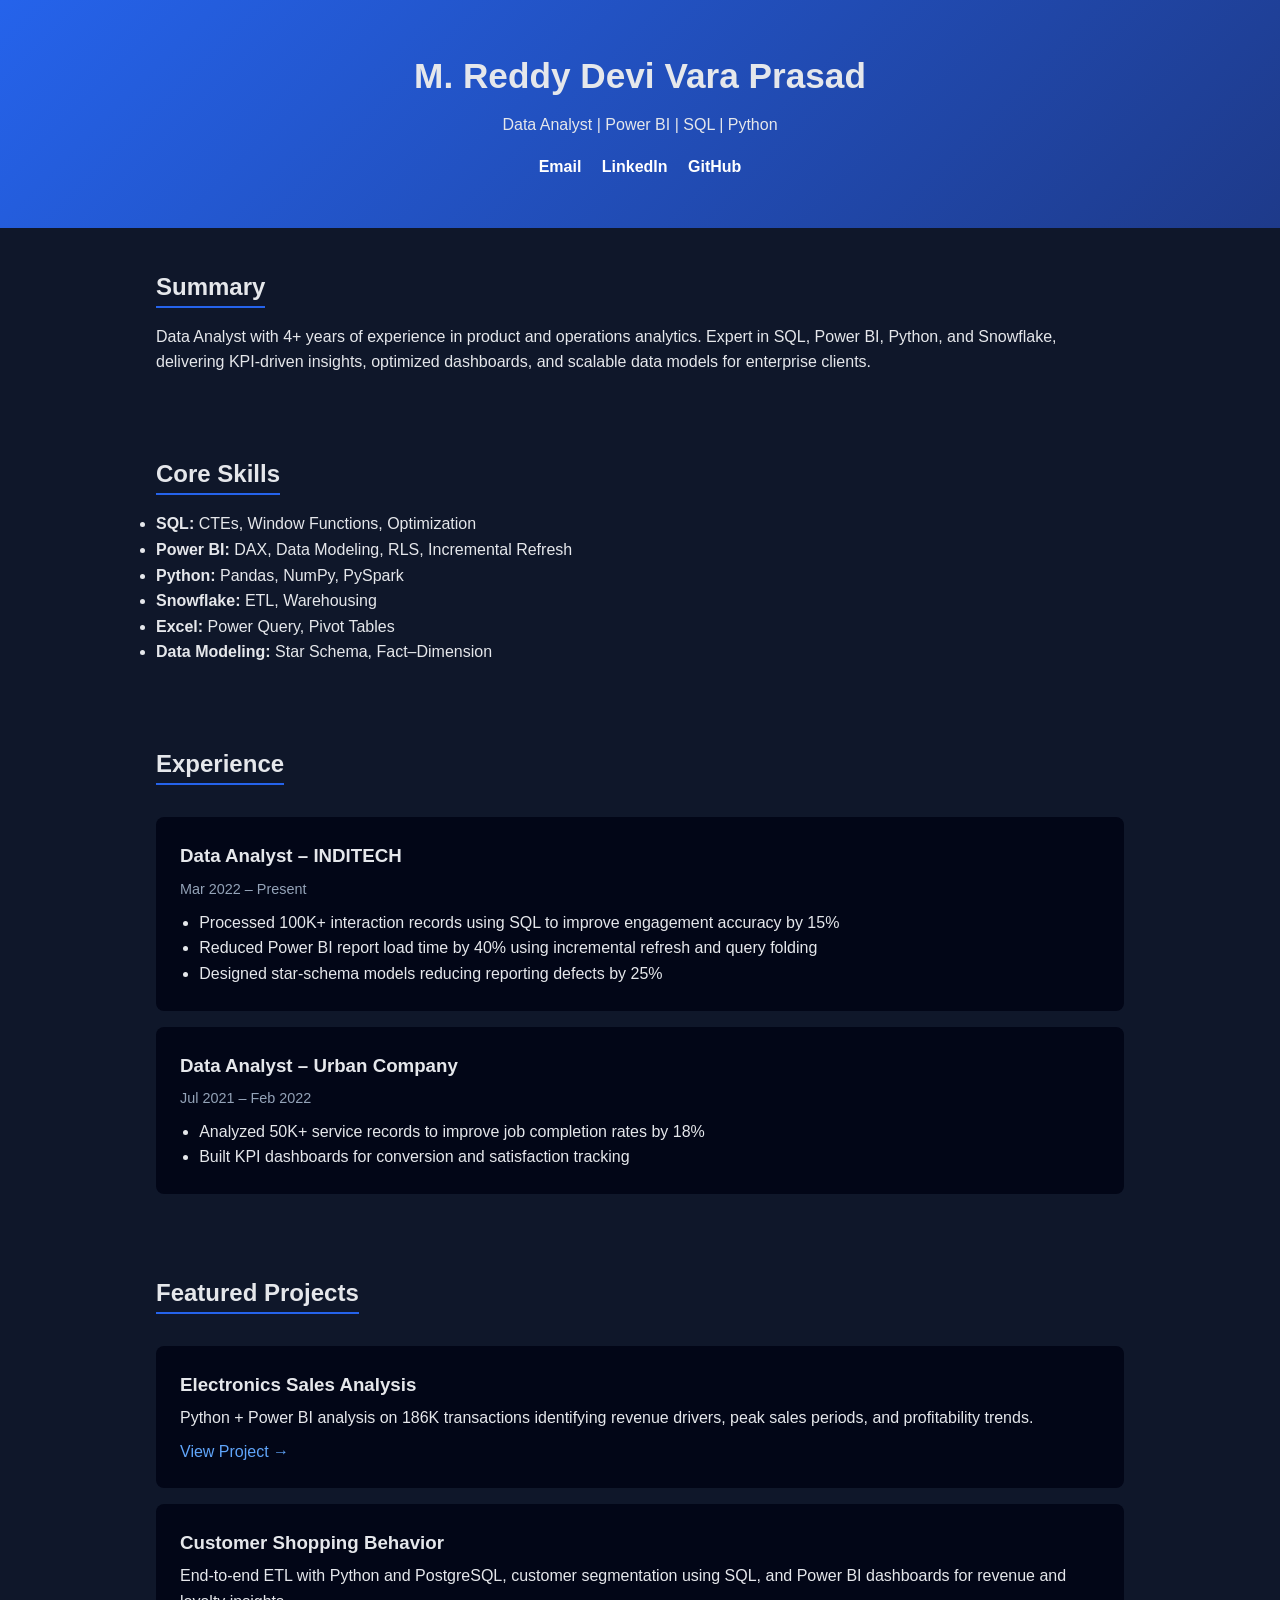
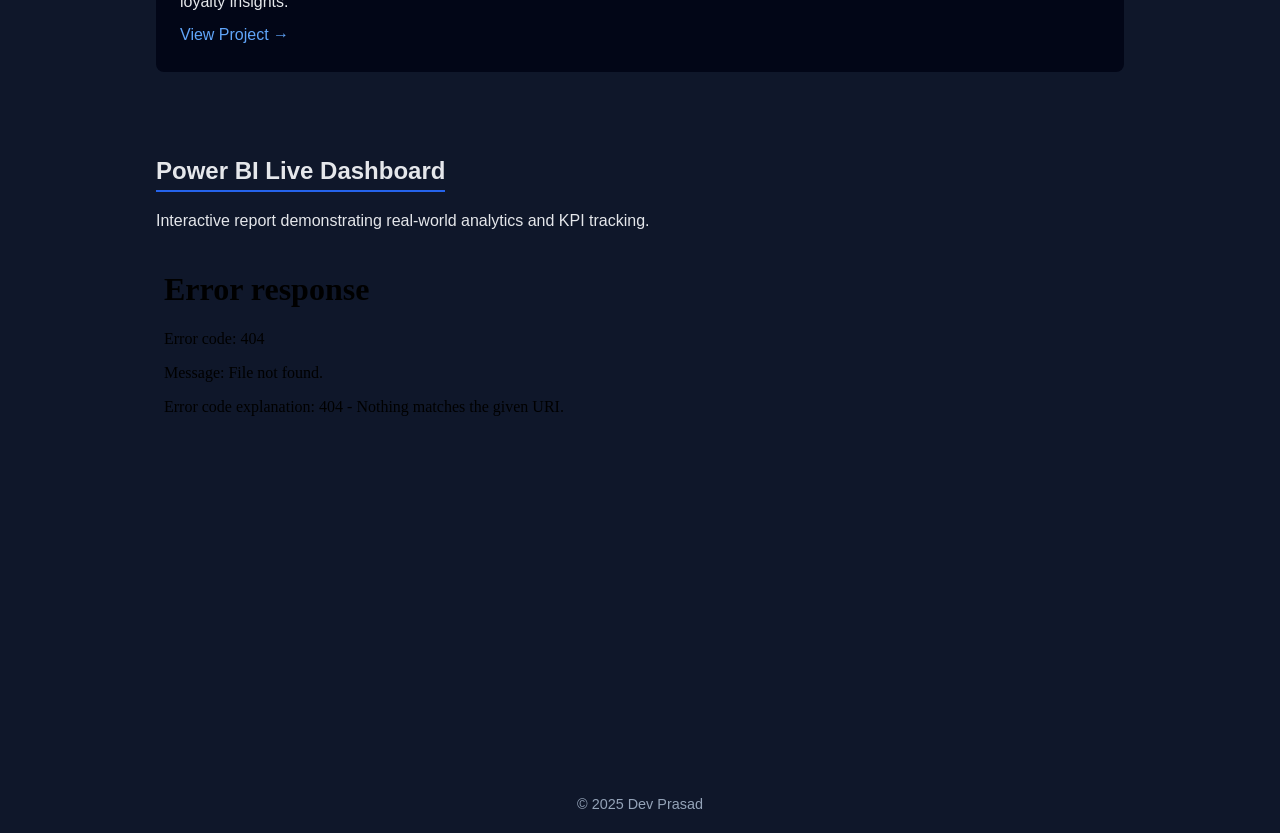
==== index.html @ 758d82bf "Update index.html" ====
<!DOCTYPE html>
<html lang="en">
<head>
  <meta charset="UTF-8" />
  <meta name="viewport" content="width=device-width, initial-scale=1.0" />
  <title>Dev Prasad | Data Analyst</title>
  <link rel="stylesheet" href="style.css" />
</head>
<body>

<header class="hero">
  <h1>M. Reddy Devi Vara Prasad</h1>
  <p>Data Analyst | Power BI | SQL | Python</p>
  <div class="links">
    <a href="mailto:devvarprasad816@gmail.com">Email</a>
    <a href="https://www.linkedin.com/in/devvaraprasad/" target="_blank">LinkedIn</a>
    <a href="https://github.com/devprasad816" target="_blank">GitHub</a>
  </div>
</header>

<section class="section">
  <h2>Summary</h2>
  <p>
    Data Analyst with 4+ years of experience in product and operations analytics.
    Expert in SQL, Power BI, Python, and Snowflake, delivering KPI-driven insights,
    optimized dashboards, and scalable data models for enterprise clients.
  </p>
</section>

<section class="section">
  <h2>Core Skills</h2>
  <div class="grid">
    <ul>
      <li><strong>SQL:</strong> CTEs, Window Functions, Optimization</li>
      <li><strong>Power BI:</strong> DAX, Data Modeling, RLS, Incremental Refresh</li>
      <li><strong>Python:</strong> Pandas, NumPy, PySpark</li>
      <li><strong>Snowflake:</strong> ETL, Warehousing</li>
      <li><strong>Excel:</strong> Power Query, Pivot Tables</li>
      <li><strong>Data Modeling:</strong> Star Schema, Fact–Dimension</li>
    </ul>
  </div>
</section>

<section class="section">
  <h2>Experience</h2>

  <div class="card">
    <h3>Data Analyst – INDITECH</h3>
    <span>Mar 2022 – Present</span>
    <ul>
      <li>Processed 100K+ interaction records using SQL to improve engagement accuracy by 15%</li>
      <li>Reduced Power BI report load time by 40% using incremental refresh and query folding</li>
      <li>Designed star-schema models reducing reporting defects by 25%</li>
    </ul>
  </div>

  <div class="card">
    <h3>Data Analyst – Urban Company</h3>
    <span>Jul 2021 – Feb 2022</span>
    <ul>
      <li>Analyzed 50K+ service records to improve job completion rates by 18%</li>
      <li>Built KPI dashboards for conversion and satisfaction tracking</li>
    </ul>
  </div>
</section>

<section class="section">
  <h2>Featured Projects</h2>

  <div class="card">
    <h3>Electronics Sales Analysis</h3>
    <p>
      Python + Power BI analysis on 186K transactions identifying revenue drivers,
      peak sales periods, and profitability trends.
    </p>
    <a href="https://github.com/devprasad816/projects-portfolio/tree/main/Electronics_Sales_Analysis" target="_blank">
      View Project →
    </a>
  </div>

  <div class="card">
    <h3>Customer Shopping Behavior</h3>
    <p>
      End-to-end ETL with Python and PostgreSQL, customer segmentation using SQL,
      and Power BI dashboards for revenue and loyalty insights.
    </p>
    <a href="https://github.com/devprasad816/projects-portfolio/tree/main/Customer_Trends" target="_blank">
      View Project →
    </a>
  </div>
</section>

<section class="section">
  <h2>Power BI Live Dashboard</h2>
  <p>Interactive report demonstrating real-world analytics and KPI tracking.</p>

  <!-- Replace src with your Power BI embed link -->
  <div class="powerbi">
    <iframe
      src="PASTE_YOUR_POWERBI_EMBED_URL_HERE"
      frameborder="0"
      allowFullScreen="true">
    </iframe>
  </div>
</section>

<footer>
  <p>© 2025 Dev Prasad</p>
</footer>

</body>
</html>
---- style.css ----
* {
  margin: 0;
  padding: 0;
  box-sizing: border-box;
  font-family: Arial, Helvetica, sans-serif;
}

body {
  background: #0f172a;
  color: #e5e7eb;
  line-height: 1.6;
}

.hero {
  padding: 3rem 1rem;
  text-align: center;
  background: linear-gradient(135deg, #2563eb, #1e3a8a);
}

.hero h1 {
  font-size: 2.2rem;
}

.hero p {
  margin: 0.5rem 0 1rem;
}

.links a {
  margin: 0 0.5rem;
  color: #fff;
  text-decoration: none;
  font-weight: bold;
}

.section {
  padding: 2.5rem 1rem;
  max-width: 1000px;
  margin: auto;
}

.section h2 {
  margin-bottom: 1rem;
  border-bottom: 2px solid #2563eb;
  display: inline-block;
}

.card {
  background: #020617;
  padding: 1.5rem;
  margin-top: 1rem;
  border-radius: 8px;
}

.card h3 {
  margin-bottom: 0.3rem;
}

.card span {
  font-size: 0.9rem;
  color: #94a3b8;
}

.card ul {
  margin-top: 0.5rem;
  padding-left: 1.2rem;
}

.card a {
  display: inline-block;
  margin-top: 0.5rem;
  color: #60a5fa;
  text-decoration: none;
}

.powerbi iframe {
  width: 100%;
  height: 480px;
  border-radius: 8px;
  margin-top: 1rem;
}

footer {
  text-align: center;
  padding: 1rem;
  font-size: 0.9rem;
  color: #94a3b8;
}

/* Mobile */
@media (max-width: 600px) {
  .hero h1 {
    font-size: 1.7rem;
  }
}
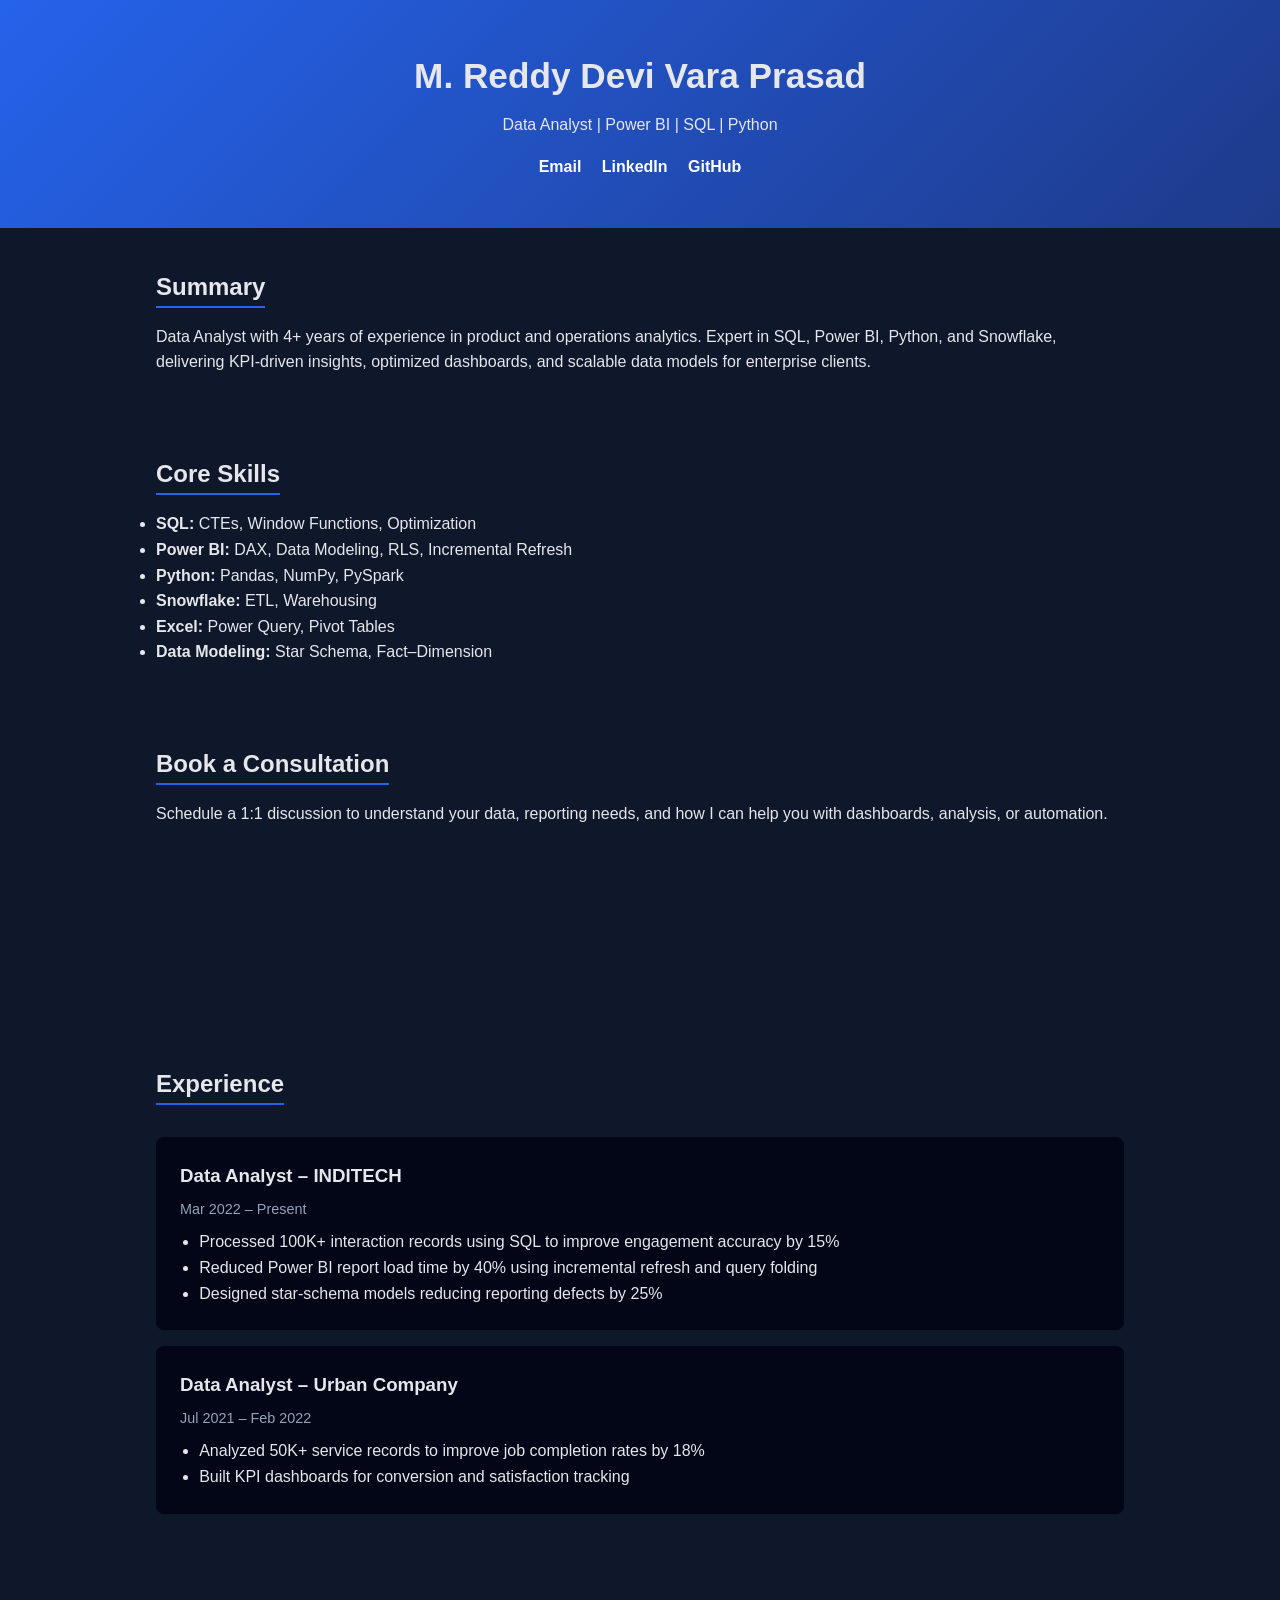
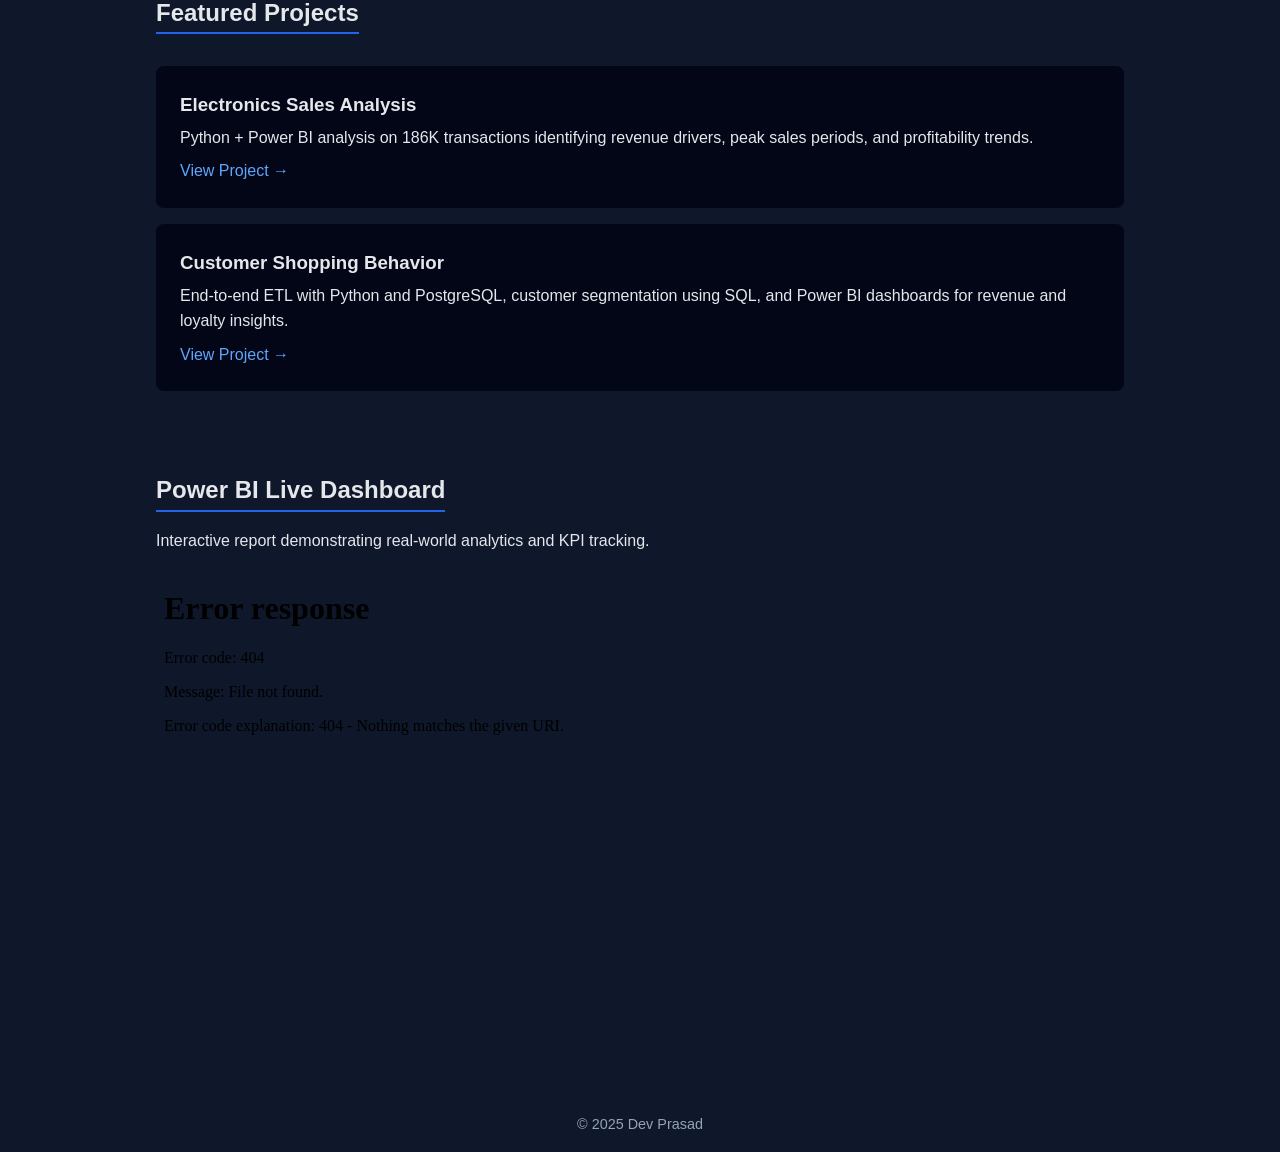
==== commit 4cf425b1: "Update index.html" ====
--- a/index.html
+++ b/index.html
@@ -40,6 +40,24 @@
     </ul>
   </div>
 </section>
+
+  <section class="section">
+  <h2>Book a Consultation</h2>
+  <p>
+    Schedule a 1:1 discussion to understand your data, reporting needs,
+    and how I can help you with dashboards, analysis, or automation.
+  </p>
+
+  <div class="booking">
+    <iframe
+      src="https://dayschedule.com/YOUR_USERNAME_OR_EVENT"
+      frameborder="0"
+      scrolling="no"
+      allowfullscreen>
+    </iframe>
+  </div>
+</section>
+
 
 <section class="section">
   <h2>Experience</h2>
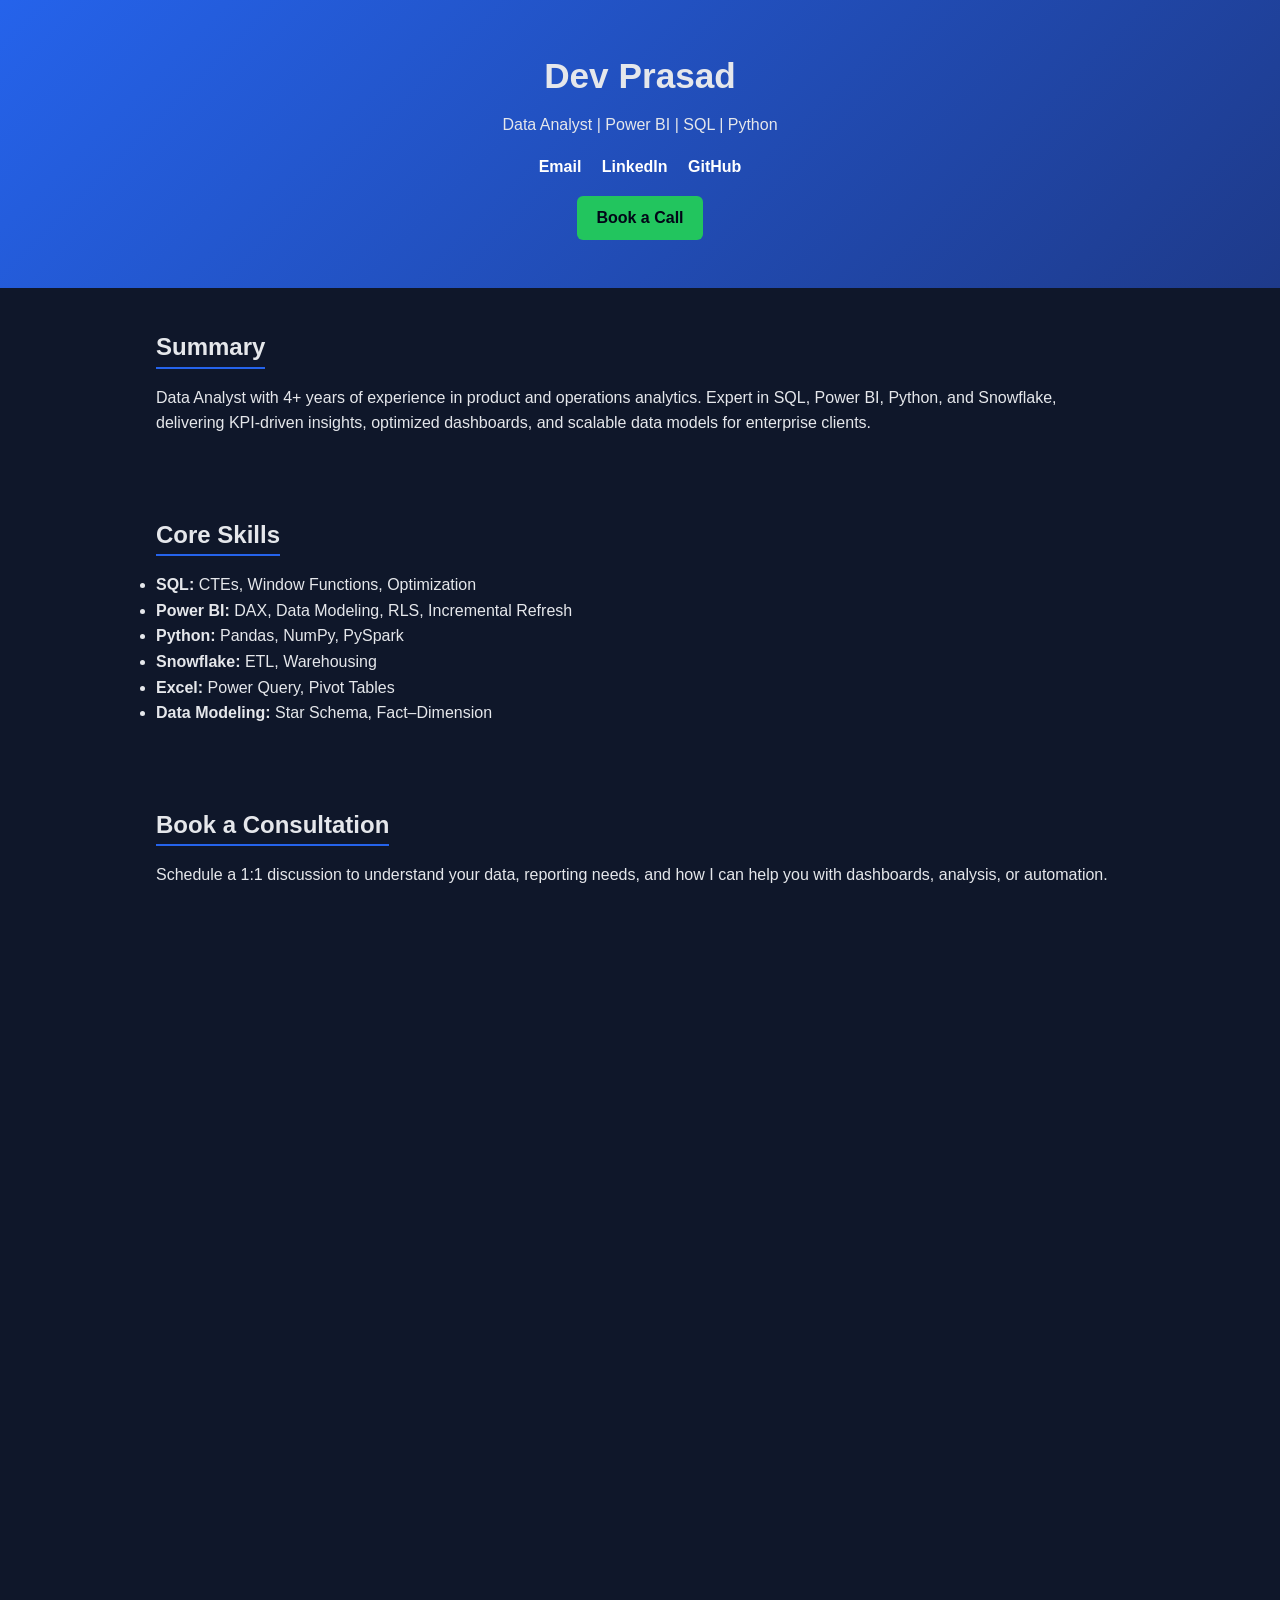
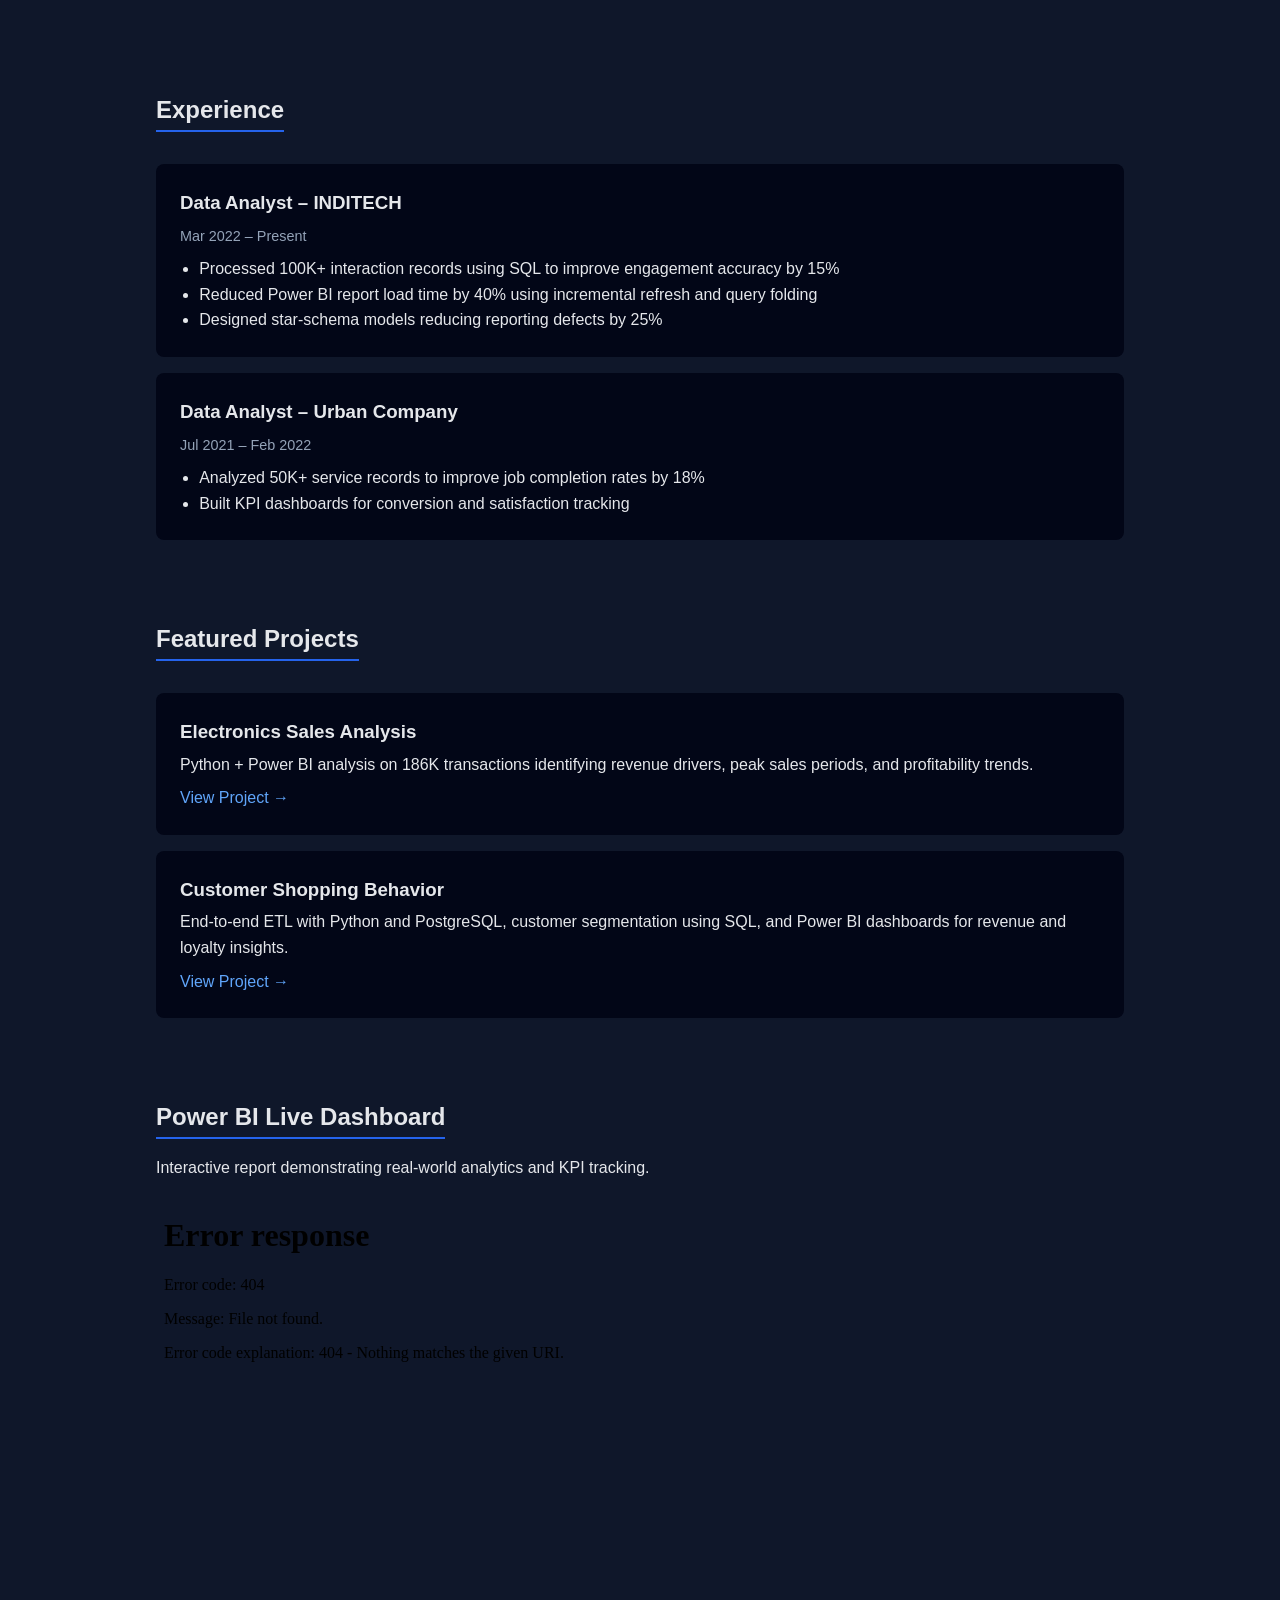
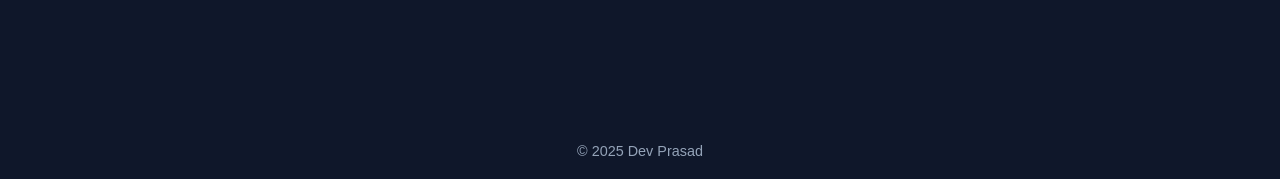
==== commit 39285a1a: "Update index.html" ====
--- a/index.html
+++ b/index.html
@@ -9,13 +9,15 @@
 <body>
 
 <header class="hero">
-  <h1>M. Reddy Devi Vara Prasad</h1>
+  <h1> Dev Prasad</h1>
   <p>Data Analyst | Power BI | SQL | Python</p>
   <div class="links">
-    <a href="mailto:devvarprasad816@gmail.com">Email</a>
+    <a href="mailto:devprasadops@gmail.com">Email</a>
     <a href="https://www.linkedin.com/in/devvaraprasad/" target="_blank">LinkedIn</a>
     <a href="https://github.com/devprasad816" target="_blank">GitHub</a>
   </div>
+  <!-- CTA BUTTON -->
+  <a class="cta" href="#book">Book a Call</a>
 </header>
 
 <section class="section">
--- a/style.css
+++ b/style.css
@@ -10,6 +10,23 @@
   color: #e5e7eb;
   line-height: 1.6;
 }
+.booking iframe {
+  width: 100%;
+  height: 700px;
+  border-radius: 8px;
+  margin-top: 1rem;
+}
+.cta {
+  display: inline-block;
+  margin-top: 1rem;
+  padding: 0.6rem 1.2rem;
+  background: #22c55e;
+  color: #020617;
+  font-weight: bold;
+  border-radius: 6px;
+  text-decoration: none;
+}
+
 
 .hero {
   padding: 3rem 1rem;
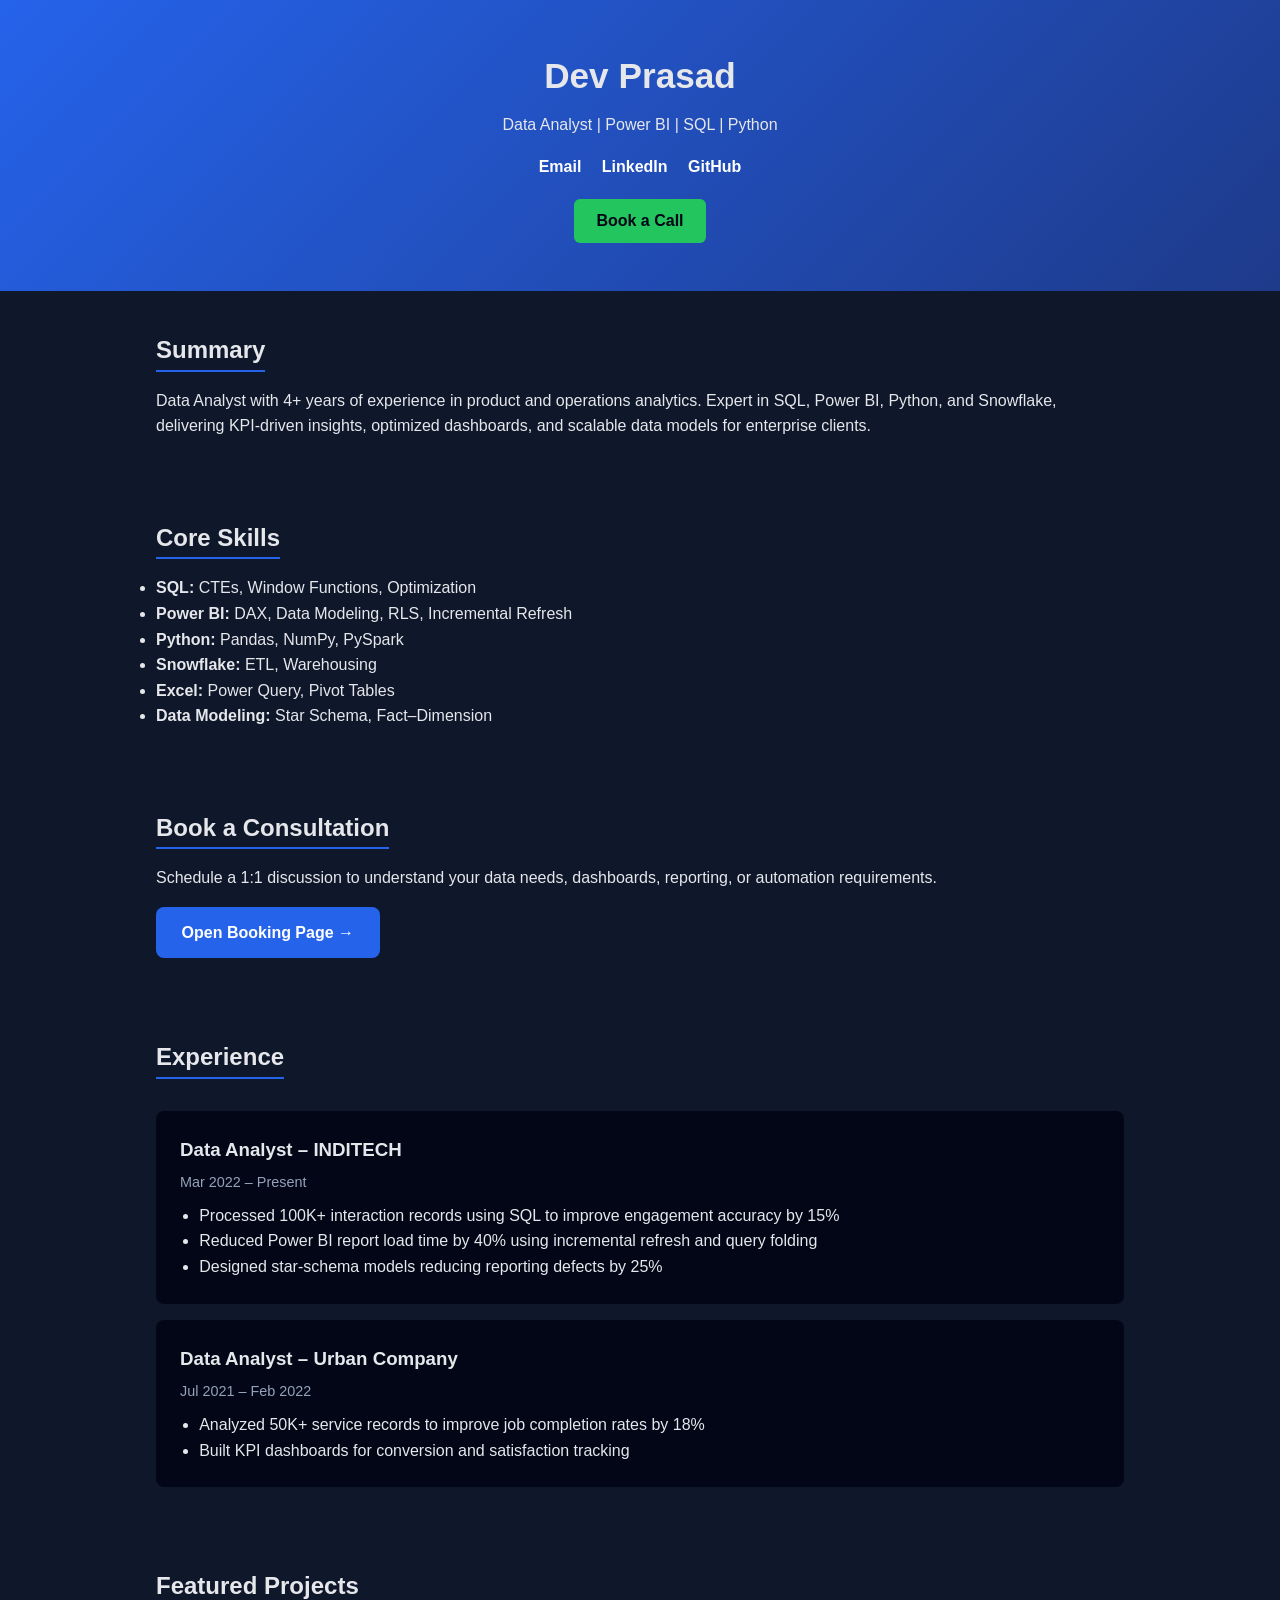
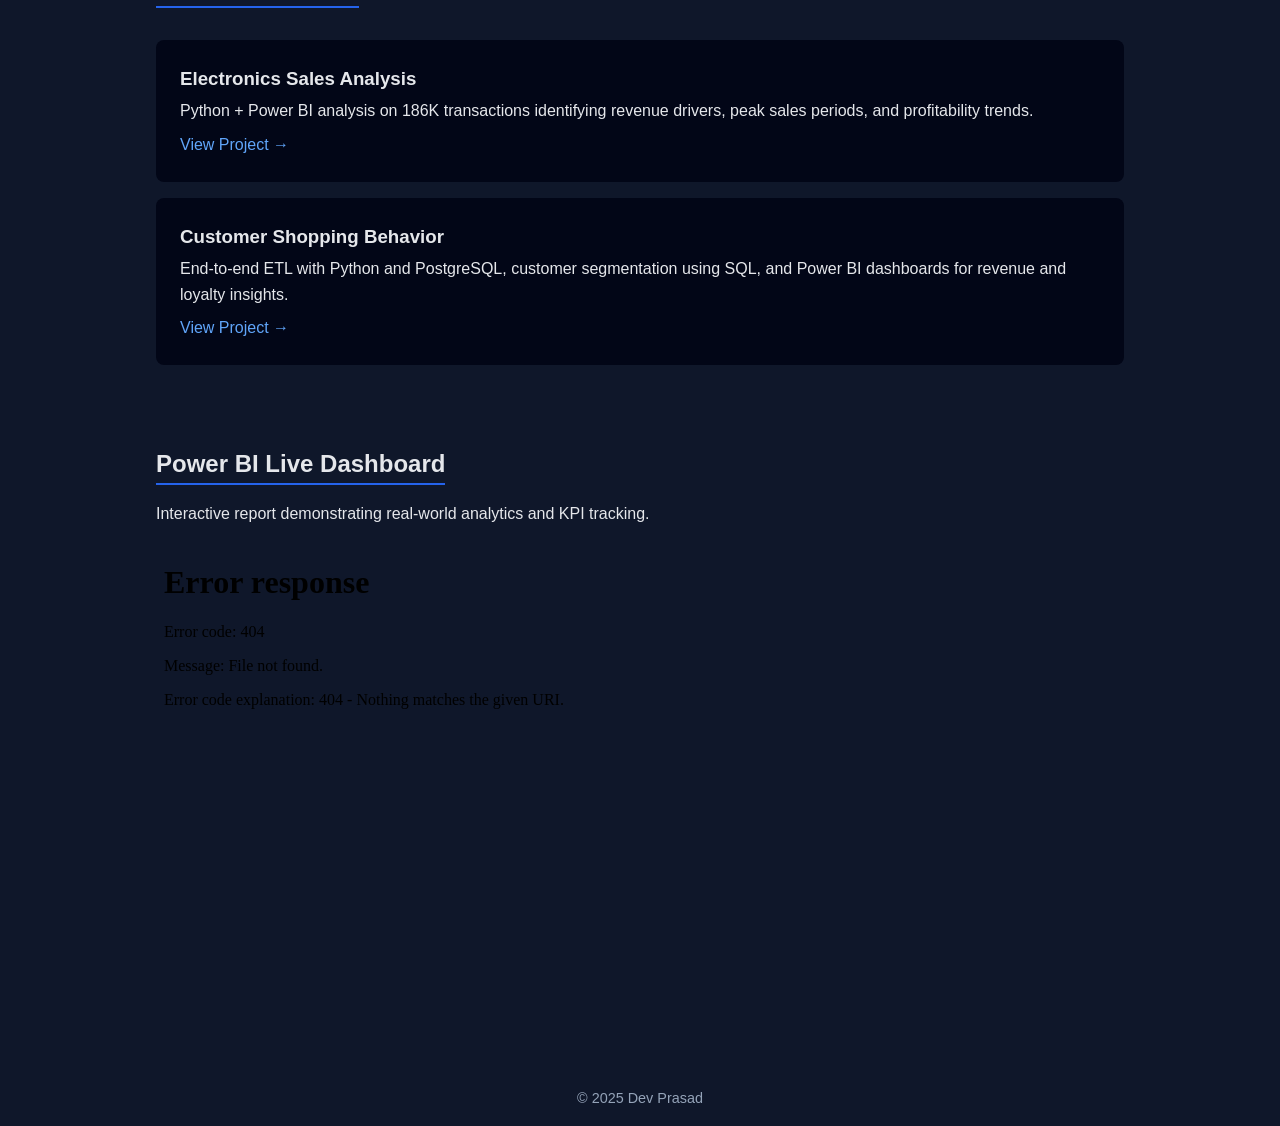
==== commit 8f4cba0b: "Revise booking section and update consultation text Updated the consultation scheduling text and rep" ====
--- a/index.html
+++ b/index.html
@@ -43,22 +43,22 @@
   </div>
 </section>
 
-  <section class="section">
+  <section class="section" id="book">
   <h2>Book a Consultation</h2>
   <p>
-    Schedule a 1:1 discussion to understand your data, reporting needs,
-    and how I can help you with dashboards, analysis, or automation.
+    Schedule a 1:1 discussion to understand your data needs,
+    dashboards, reporting, or automation requirements.
   </p>
 
-  <div class="booking">
-    <iframe
-      src="https://dayschedule.com/YOUR_USERNAME_OR_EVENT"
-      frameborder="0"
-      scrolling="no"
-      allowfullscreen>
-    </iframe>
-  </div>
+  <a
+    class="booking-link"
+    href="https://devprasad.dayschedule.com"
+    target="_blank"
+    rel="noopener noreferrer">
+    Open Booking Page →
+  </a>
 </section>
+
 
 
 <section class="section">
--- a/style.css
+++ b/style.css
@@ -18,8 +18,8 @@
 }
 .cta {
   display: inline-block;
-  margin-top: 1rem;
-  padding: 0.6rem 1.2rem;
+  margin-top: 1.2rem;
+  padding: 0.6rem 1.4rem;
   background: #22c55e;
   color: #020617;
   font-weight: bold;
@@ -27,6 +27,9 @@
   text-decoration: none;
 }
 
+.cta:hover {
+  opacity: 0.9;
+}
 
 .hero {
   padding: 3rem 1rem;
@@ -95,6 +98,20 @@
   border-radius: 8px;
   margin-top: 1rem;
 }
+.booking-link {
+  display: inline-block;
+  margin-top: 1rem;
+  padding: 0.8rem 1.6rem;
+  background: #2563eb;
+  color: #ffffff;
+  font-weight: bold;
+  border-radius: 8px;
+  text-decoration: none;
+}
+
+.booking-link:hover {
+  opacity: 0.9;
+}
 
 footer {
   text-align: center;
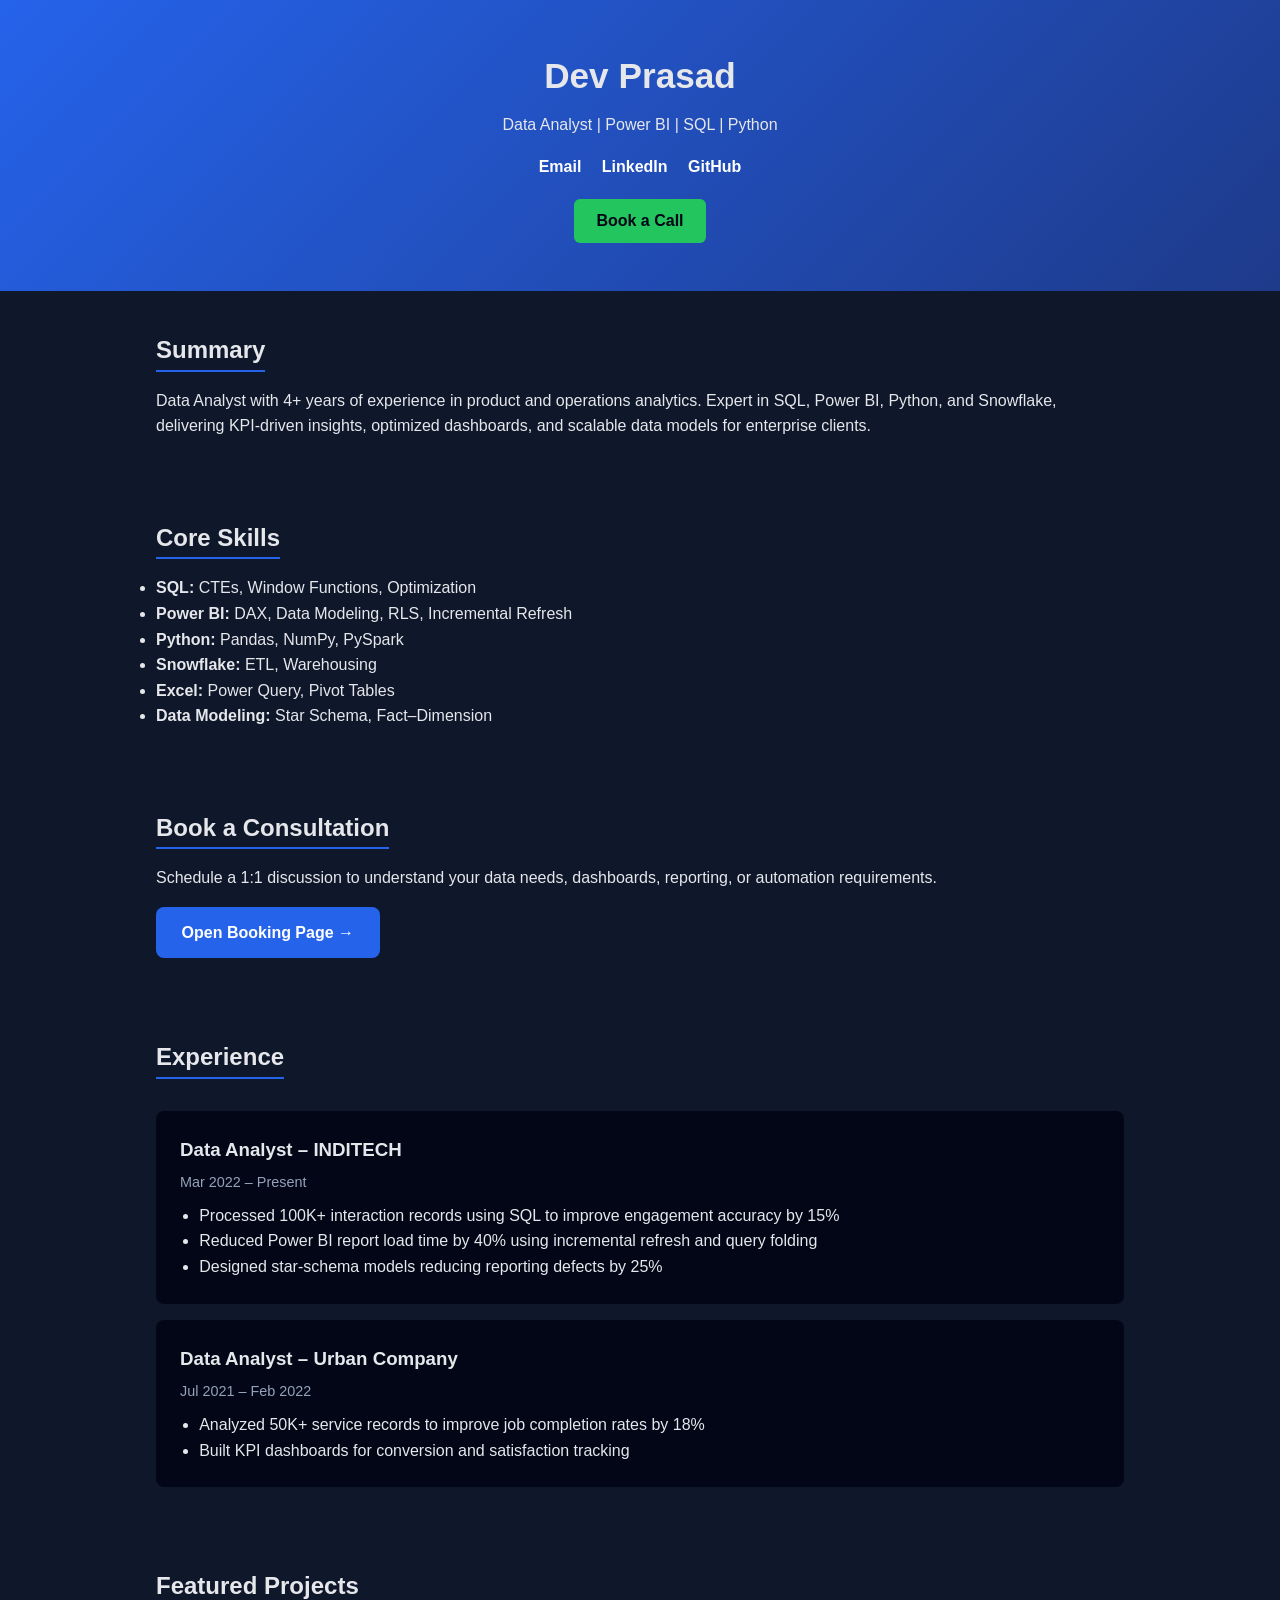
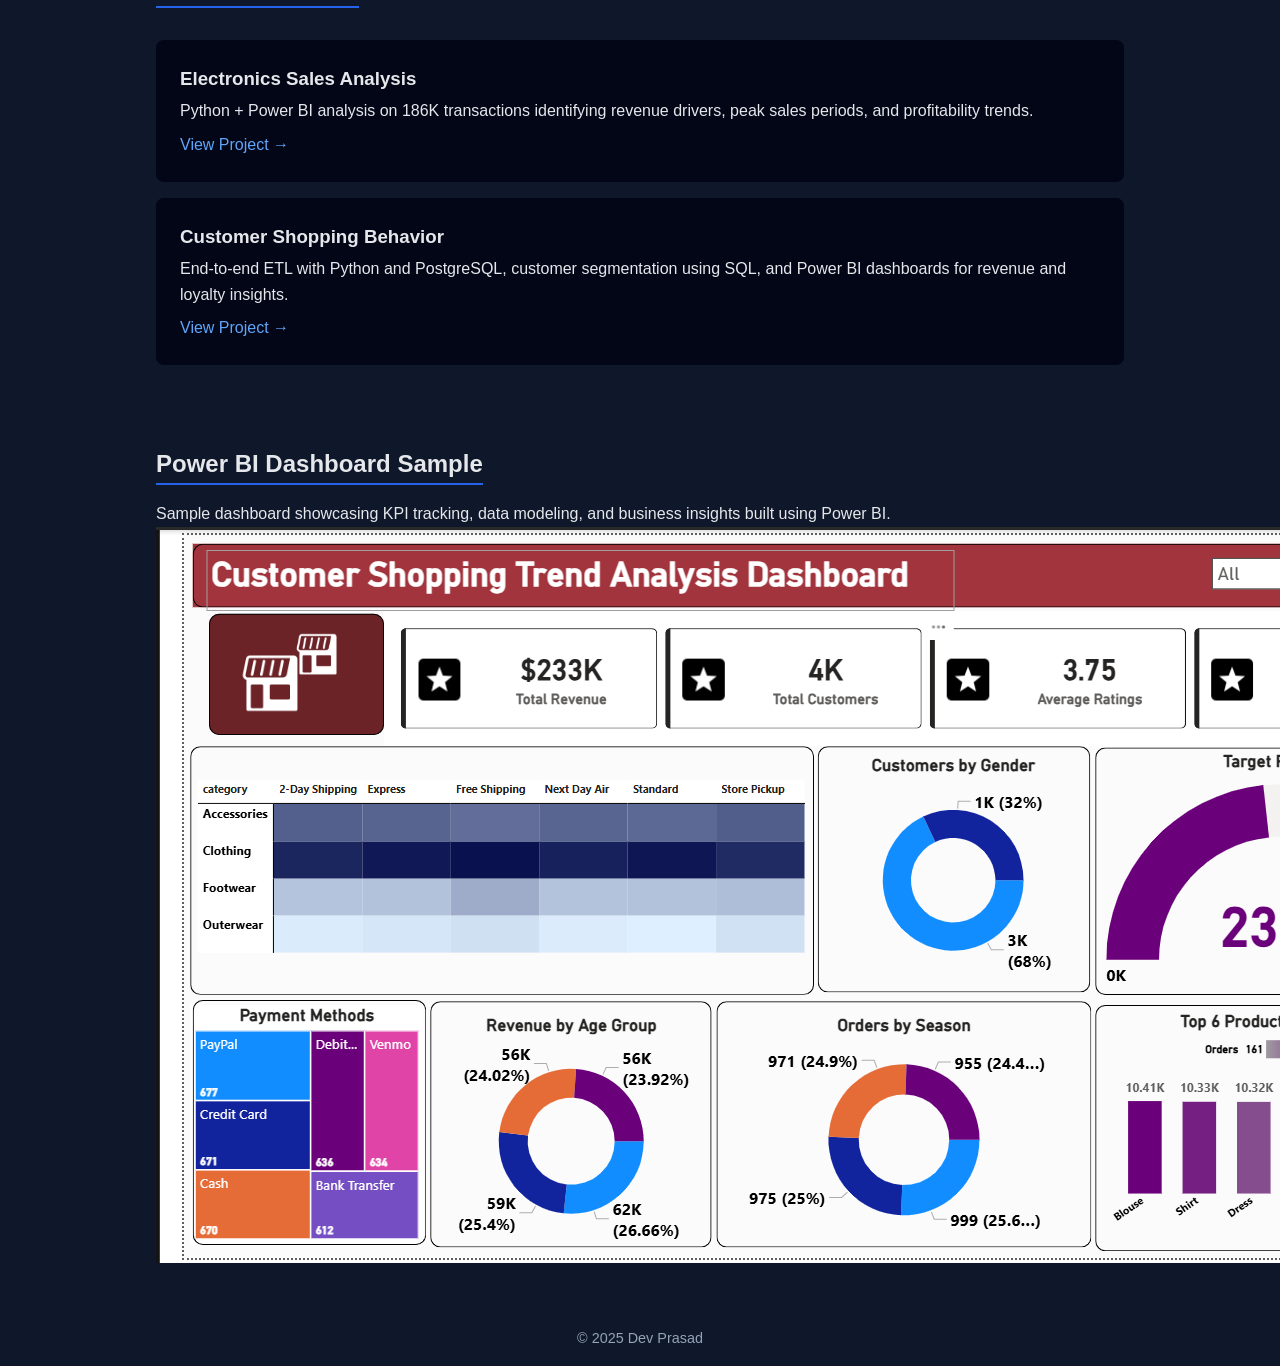
==== commit 67ebd304: "Update index.html" ====
--- a/index.html
+++ b/index.html
@@ -9,15 +9,23 @@
 <body>
 
 <header class="hero">
-  <h1> Dev Prasad</h1>
+  <h1>Dev Prasad</h1>
   <p>Data Analyst | Power BI | SQL | Python</p>
+
   <div class="links">
     <a href="mailto:devprasadops@gmail.com">Email</a>
     <a href="https://www.linkedin.com/in/devvaraprasad/" target="_blank">LinkedIn</a>
     <a href="https://github.com/devprasad816" target="_blank">GitHub</a>
   </div>
-  <!-- CTA BUTTON -->
-  <a class="cta" href="#book">Book a Call</a>
+
+  <!-- DIRECT BOOKING CTA -->
+  <a
+    class="cta"
+    href="https://devprasad.dayschedule.com"
+    target="_blank"
+    rel="noopener noreferrer">
+    Book a Call
+  </a>
 </header>
 
 <section class="section">
@@ -43,7 +51,7 @@
   </div>
 </section>
 
-  <section class="section" id="book">
+<section class="section">
   <h2>Book a Consultation</h2>
   <p>
     Schedule a 1:1 discussion to understand your data needs,
@@ -58,8 +66,6 @@
     Open Booking Page →
   </a>
 </section>
-
-
 
 <section class="section">
   <h2>Experience</h2>
@@ -93,7 +99,9 @@
       Python + Power BI analysis on 186K transactions identifying revenue drivers,
       peak sales periods, and profitability trends.
     </p>
-    <a href="https://github.com/devprasad816/projects-portfolio/tree/main/Electronics_Sales_Analysis" target="_blank">
+    <a
+      href="https://github.com/devprasad816/projects-portfolio/tree/main/Electronics_Sales_Analysis"
+      target="_blank">
       View Project →
     </a>
   </div>
@@ -104,25 +112,28 @@
       End-to-end ETL with Python and PostgreSQL, customer segmentation using SQL,
       and Power BI dashboards for revenue and loyalty insights.
     </p>
-    <a href="https://github.com/devprasad816/projects-portfolio/tree/main/Customer_Trends" target="_blank">
+    <a
+      href="https://github.com/devprasad816/projects-portfolio/tree/main/Customer_Trends"
+      target="_blank">
       View Project →
     </a>
   </div>
 </section>
 
 <section class="section">
-  <h2>Power BI Live Dashboard</h2>
-  <p>Interactive report demonstrating real-world analytics and KPI tracking.</p>
+  <h2>Power BI Dashboard Sample</h2>
+  <p>
+    Sample dashboard showcasing KPI tracking, data modeling,
+    and business insights built using Power BI.
+  </p>
 
-  <!-- Replace src with your Power BI embed link -->
-  <div class="powerbi">
-    <iframe
-      src="PASTE_YOUR_POWERBI_EMBED_URL_HERE"
-      frameborder="0"
-      allowFullScreen="true">
-    </iframe>
+  <div class="powerbi-image">
+    <img
+      src="assets/powerbi-dashboard.png"
+      alt="Power BI Dashboard Sample">
   </div>
 </section>
+
 
 <footer>
   <p>© 2025 Dev Prasad</p>
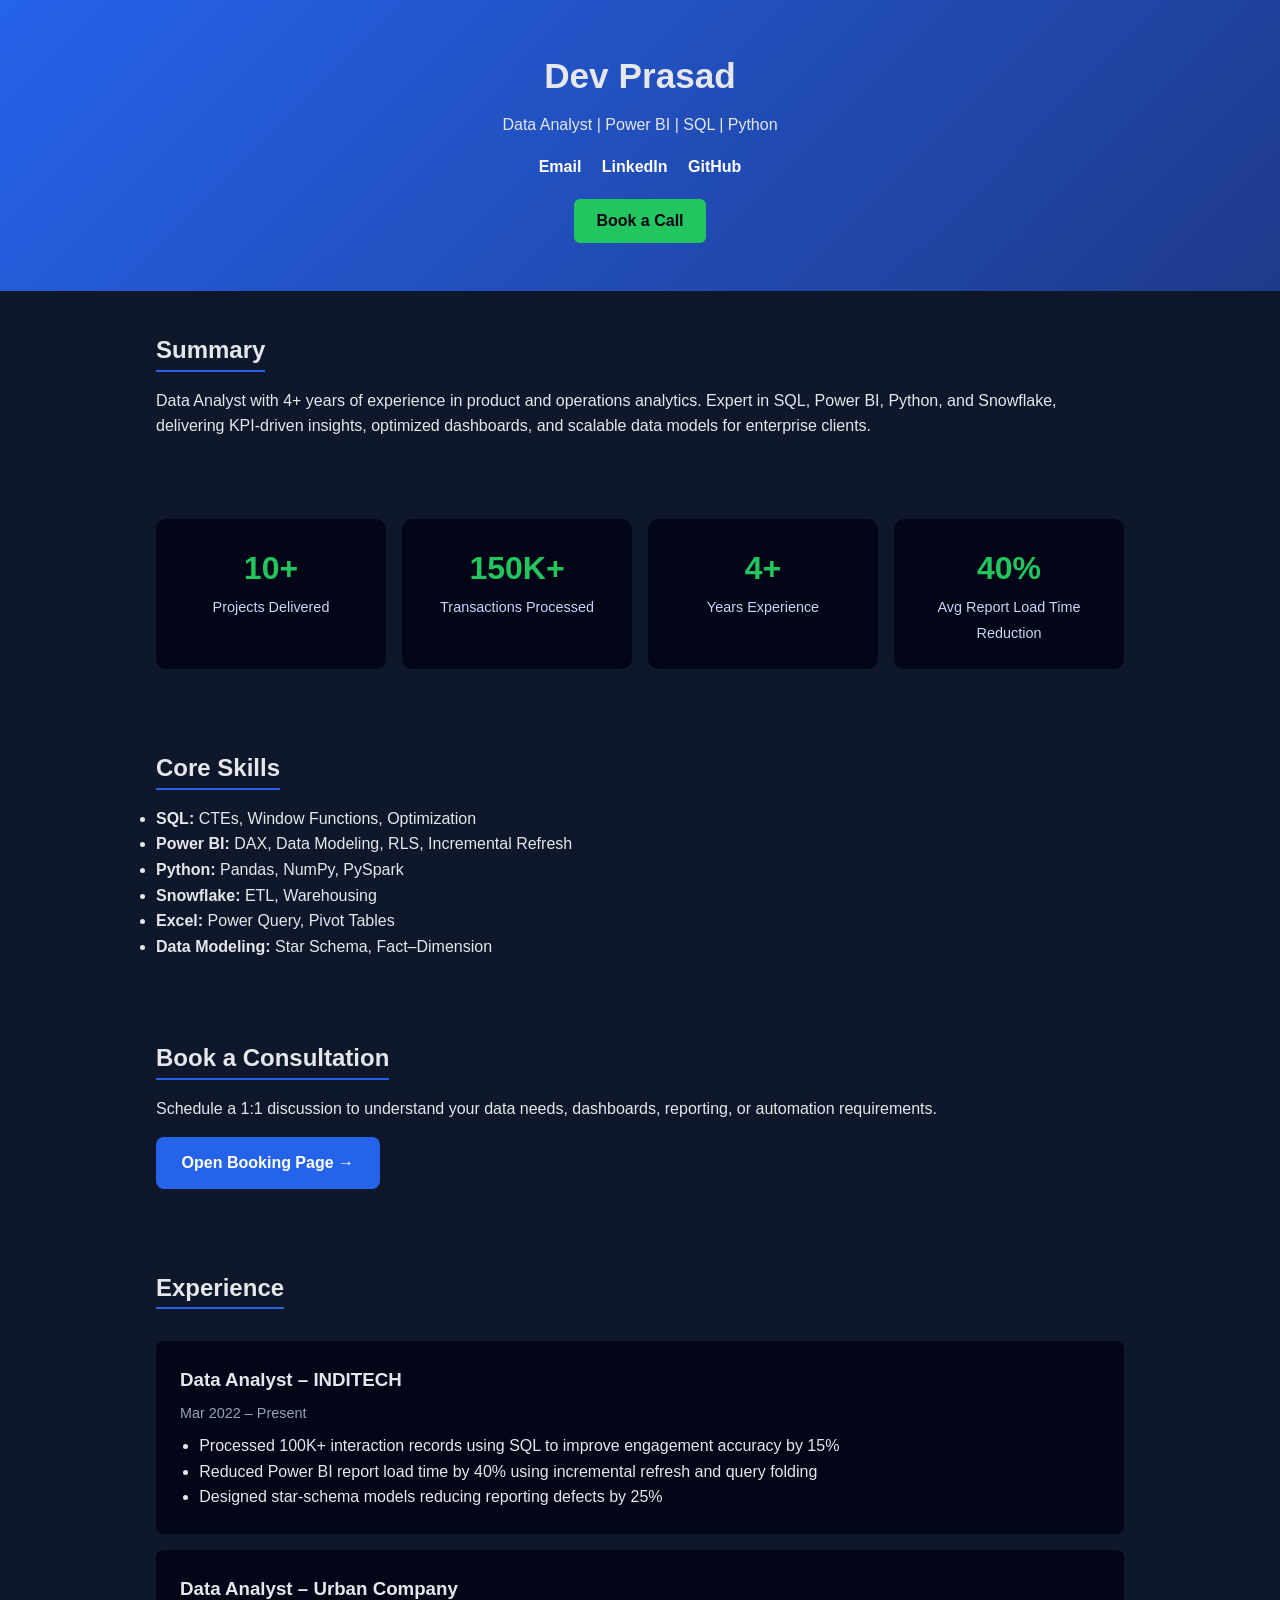
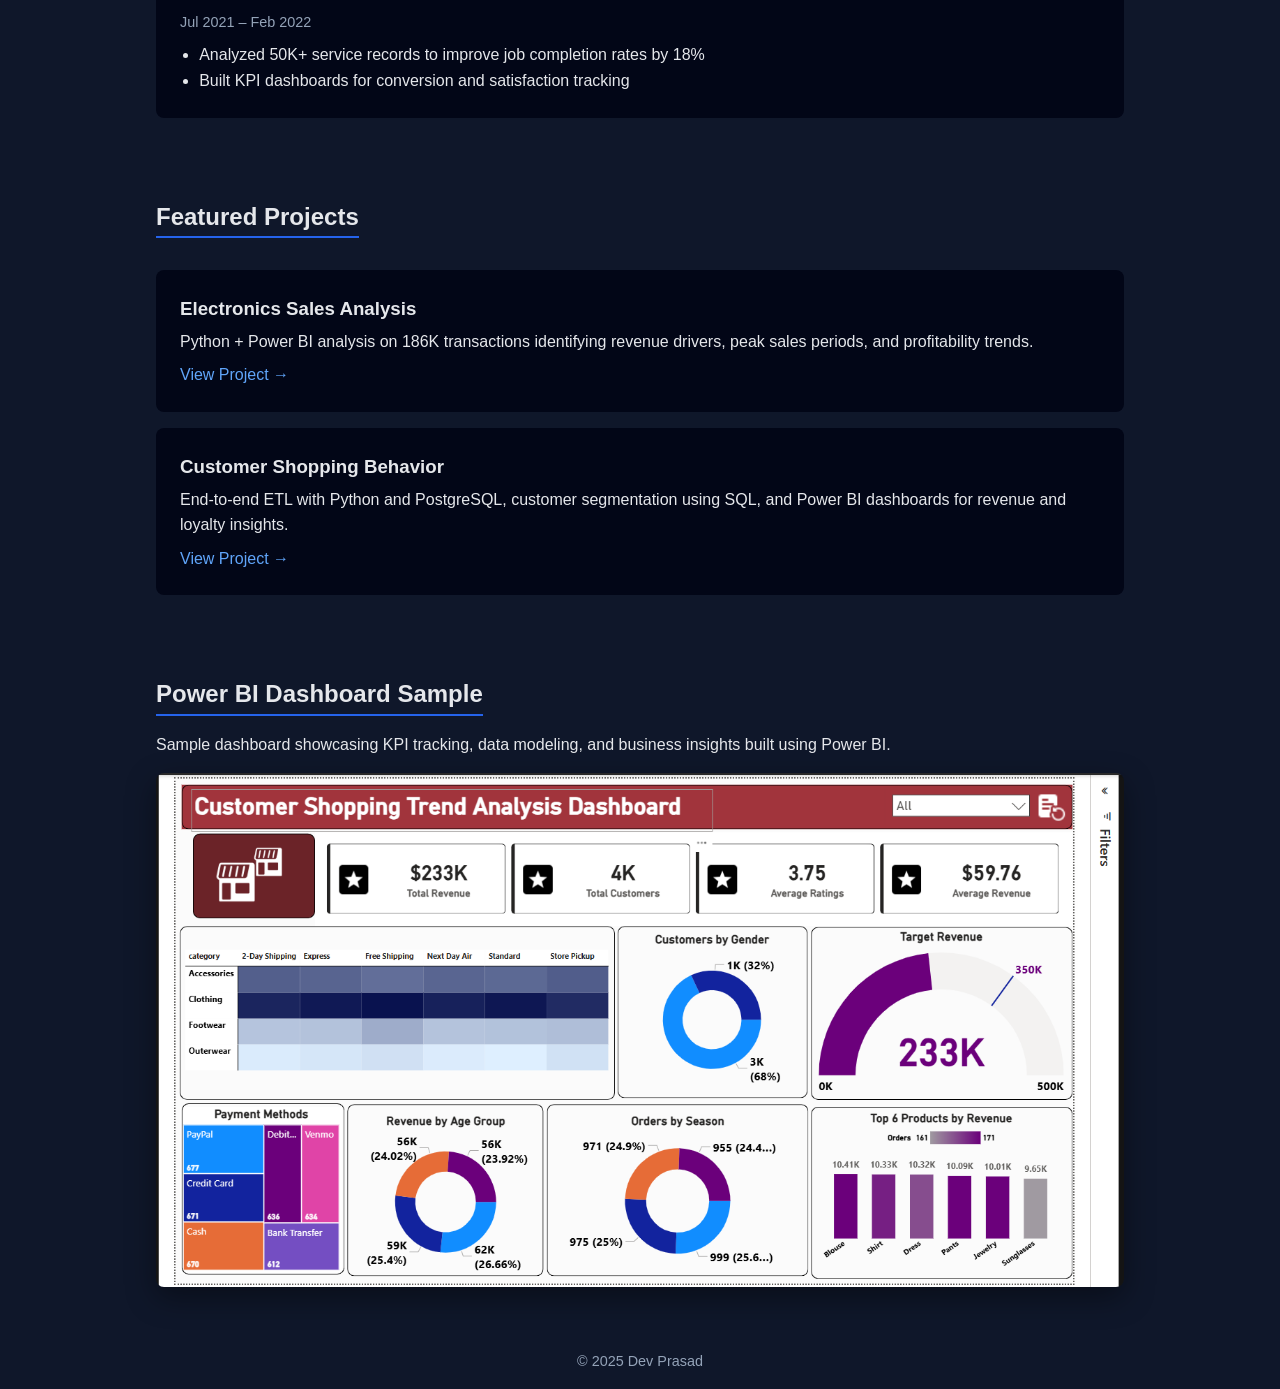
==== commit fa5ec72c: "Add KPI section with performance metrics" ====
--- a/index.html
+++ b/index.html
@@ -35,6 +35,32 @@
     Expert in SQL, Power BI, Python, and Snowflake, delivering KPI-driven insights,
     optimized dashboards, and scalable data models for enterprise clients.
   </p>
+</section>
+
+  <section class="section kpi-section">
+  <div class="kpi-grid">
+
+    <div class="kpi-card">
+      <span class="kpi-number">10+</span>
+      <span class="kpi-label">Projects Delivered</span>
+    </div>
+
+    <div class="kpi-card">
+      <span class="kpi-number">150K+</span>
+      <span class="kpi-label">Transactions Processed</span>
+    </div>
+
+    <div class="kpi-card">
+      <span class="kpi-number">4+</span>
+      <span class="kpi-label">Years Experience</span>
+    </div>
+
+    <div class="kpi-card">
+      <span class="kpi-number">40%</span>
+      <span class="kpi-label">Avg Report Load Time Reduction</span>
+    </div>
+
+  </div>
 </section>
 
 <section class="section">
--- a/style.css
+++ b/style.css
@@ -29,6 +29,43 @@
 
 .cta:hover {
   opacity: 0.9;
+}
+.kpi-section {
+  padding-top: 1rem;
+  padding-bottom: 1rem;
+}
+
+.kpi-grid {
+  display: grid;
+  grid-template-columns: repeat(4, 1fr);
+  gap: 1rem;
+}
+
+.kpi-card {
+  background: #020617;
+  padding: 1.5rem 1rem;
+  border-radius: 10px;
+  text-align: center;
+}
+
+.kpi-number {
+  display: block;
+  font-size: 2rem;
+  font-weight: bold;
+  color: #22c55e;
+}
+
+.kpi-label {
+  margin-top: 0.4rem;
+  font-size: 0.9rem;
+  color: #cbd5f5;
+}
+
+/* Mobile responsiveness */
+@media (max-width: 768px) {
+  .kpi-grid {
+    grid-template-columns: repeat(2, 1fr);
+  }
 }
 
 .hero {
@@ -119,6 +156,14 @@
   font-size: 0.9rem;
   color: #94a3b8;
 }
+.powerbi-image img {
+  width: 100%;
+  max-width: 1000px;
+  margin-top: 1rem;
+  border-radius: 8px;
+  box-shadow: 0 10px 30px rgba(0, 0, 0, 0.4);
+}
+
 
 /* Mobile */
 @media (max-width: 600px) {
